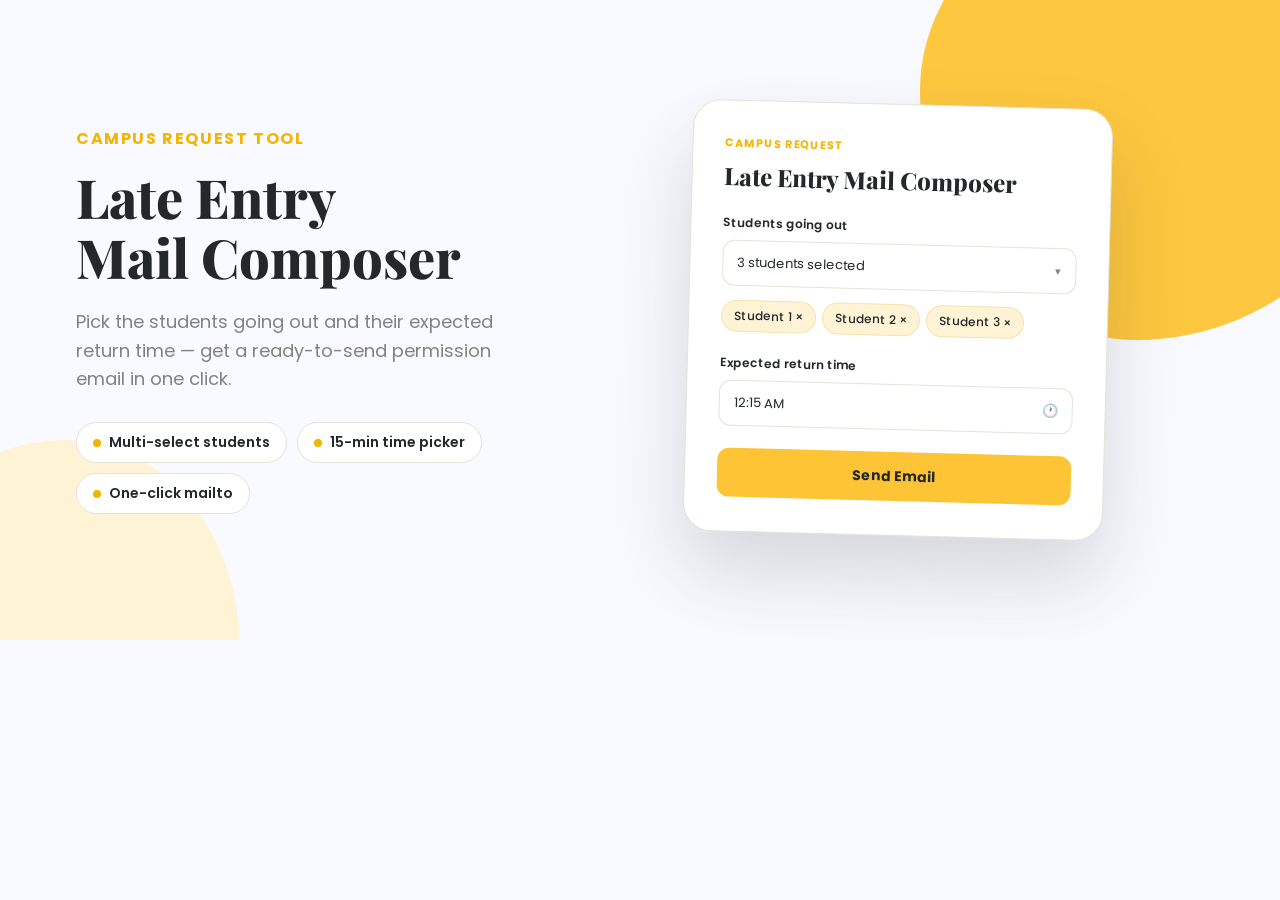
==== thumbnail.html @ 8fc945bb "vehicle number field added" ====
<!DOCTYPE html>
<html lang="en">
<head>
<meta charset="UTF-8">
<title>thumbnail</title>
<link rel="preconnect" href="https://fonts.googleapis.com">
<link rel="preconnect" href="https://fonts.gstatic.com" crossorigin>
<link href="https://fonts.googleapis.com/css2?family=Playfair+Display:wght@700;800&family=Poppins:wght@400;500;600;700&display=swap" rel="stylesheet">
<style>
  :root {
    --bg: #f9faff;
    --card: #ffffff;
    --border: #e5e2d8;
    --ink: #25282b;
    --muted: #828282;
    --accent: #fdc435;
    --accent-hover: #f5b400;
    --accent-tint: #fff3d6;
    --font-display: "Playfair Display", Georgia, serif;
    --font-body: "Poppins", -apple-system, BlinkMacSystemFont, "Segoe UI", sans-serif;
  }
  * { box-sizing: border-box; }
  html, body {
    margin: 0;
    width: 1280px;
    height: 640px;
    background: var(--bg);
    font-family: var(--font-body);
    overflow: hidden;
    position: relative;
  }

  .blob-1 {
    position: absolute;
    top: -140px;
    right: -120px;
    width: 480px;
    height: 480px;
    background: var(--accent);
    border-radius: 62% 38% 55% 45% / 48% 45% 55% 52%;
    opacity: 0.95;
  }
  .blob-2 {
    position: absolute;
    bottom: -180px;
    left: -140px;
    width: 380px;
    height: 380px;
    background: var(--accent-tint);
    border-radius: 55% 45% 40% 60% / 55% 55% 45% 45%;
  }

  .stage {
    position: relative;
    width: 100%;
    height: 100%;
    display: flex;
    align-items: center;
    padding: 0 76px;
    gap: 56px;
  }

  .copy {
    flex: 0 0 460px;
  }

  .eyebrow {
    color: var(--accent-hover);
    font-size: 16px;
    font-weight: 700;
    letter-spacing: 0.1em;
    text-transform: uppercase;
    margin: 0 0 16px;
  }

  h1 {
    font-family: var(--font-display);
    font-weight: 800;
    font-size: 54px;
    line-height: 1.12;
    margin: 0 0 20px;
    color: var(--ink);
  }

  p.desc {
    font-size: 18px;
    line-height: 1.6;
    color: var(--muted);
    margin: 0 0 28px;
    max-width: 420px;
  }

  .pills {
    display: flex;
    gap: 10px;
    flex-wrap: wrap;
  }
  .pill {
    display: flex;
    align-items: center;
    gap: 8px;
    padding: 9px 16px;
    background: #fff;
    border: 1.5px solid var(--border);
    border-radius: 999px;
    font-size: 14px;
    font-weight: 600;
    color: var(--ink);
  }
  .pill .dot {
    width: 8px;
    height: 8px;
    border-radius: 50%;
    background: var(--accent-hover);
  }

  /* mock card */
  .mock {
    flex: 1;
    display: flex;
    justify-content: center;
  }
  .mock-card {
    width: 420px;
    background: var(--card);
    border: 1px solid var(--border);
    border-radius: 28px;
    padding: 34px 32px;
    box-shadow: 0 40px 80px rgba(37, 40, 43, 0.16);
    transform: rotate(1.5deg);
  }
  .mock-eyebrow {
    color: var(--accent-hover);
    font-size: 11px;
    font-weight: 700;
    letter-spacing: 0.08em;
    text-transform: uppercase;
    margin: 0 0 8px;
  }
  .mock-title {
    font-family: var(--font-display);
    font-weight: 800;
    font-size: 24px;
    margin: 0 0 22px;
    color: var(--ink);
  }
  .mock-label {
    font-size: 12px;
    font-weight: 600;
    color: var(--ink);
    margin: 0 0 8px;
  }
  .mock-field {
    display: flex;
    justify-content: space-between;
    align-items: center;
    padding: 12px 14px;
    border: 1.5px solid var(--border);
    border-radius: 12px;
    font-size: 13px;
    color: var(--ink);
    margin-bottom: 14px;
  }
  .mock-field .arrow { color: var(--muted); font-size: 11px; }
  .mock-chips {
    display: flex;
    gap: 6px;
    margin-bottom: 22px;
    flex-wrap: wrap;
  }
  .mock-chip {
    padding: 6px 12px;
    background: var(--accent-tint);
    border: 1px solid #f5e2ad;
    border-radius: 999px;
    font-size: 12px;
    font-weight: 500;
    color: var(--ink);
  }
  .mock-time {
    margin-bottom: 22px;
  }
  .mock-btn {
    background: var(--accent);
    color: var(--ink);
    text-align: center;
    padding: 14px;
    border-radius: 12px;
    font-weight: 700;
    font-size: 14px;
  }
</style>
</head>
<body>

<div class="blob-1"></div>
<div class="blob-2"></div>

<div class="stage">
  <div class="copy">
    <p class="eyebrow">Campus Request Tool</p>
    <h1>Late Entry<br>Mail Composer</h1>
    <p class="desc">Pick the students going out and their expected return time — get a ready-to-send permission email in one click.</p>
    <div class="pills">
      <span class="pill"><span class="dot"></span>Multi-select students</span>
      <span class="pill"><span class="dot"></span>15-min time picker</span>
      <span class="pill"><span class="dot"></span>One-click mailto</span>
    </div>
  </div>

  <div class="mock">
    <div class="mock-card">
      <p class="mock-eyebrow">Campus Request</p>
      <h2 class="mock-title">Late Entry Mail Composer</h2>

      <p class="mock-label">Students going out</p>
      <div class="mock-field">
        <span>3 students selected</span>
        <span class="arrow">▾</span>
      </div>
      <div class="mock-chips">
        <span class="mock-chip">Student 1 ×</span>
        <span class="mock-chip">Student 2 ×</span>
        <span class="mock-chip">Student 3 ×</span>
      </div>

      <p class="mock-label">Expected return time</p>
      <div class="mock-field mock-time">
        <span>12:15 AM</span>
        <span>🕐</span>
      </div>

      <div class="mock-btn">Send Email</div>
    </div>
  </div>
</div>

</body>
</html>
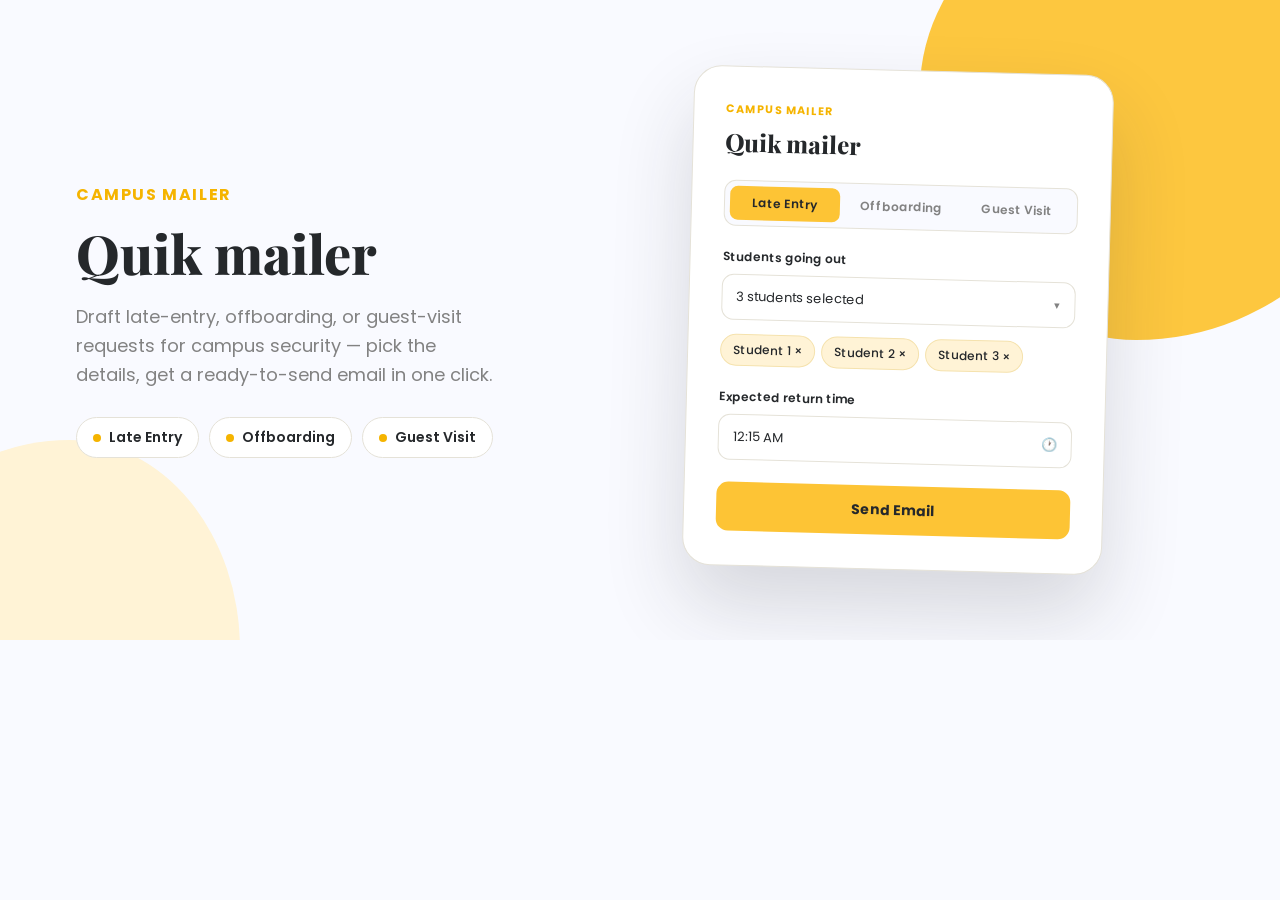
==== commit 772a62c4: "added 2 new email templates" ====
--- a/thumbnail.html
+++ b/thumbnail.html
@@ -189,6 +189,28 @@
     font-weight: 700;
     font-size: 14px;
   }
+  .mock-tabs {
+    display: flex;
+    gap: 6px;
+    background: var(--bg);
+    border: 1px solid var(--border);
+    border-radius: 12px;
+    padding: 5px;
+    margin-bottom: 22px;
+  }
+  .mock-tab {
+    flex: 1;
+    text-align: center;
+    padding: 8px 6px;
+    border-radius: 8px;
+    font-size: 12px;
+    font-weight: 600;
+    color: var(--muted);
+  }
+  .mock-tab.active {
+    background: var(--accent);
+    color: var(--ink);
+  }
 </style>
 </head>
 <body>
@@ -198,20 +220,26 @@
 
 <div class="stage">
   <div class="copy">
-    <p class="eyebrow">Campus Request Tool</p>
-    <h1>Late Entry<br>Mail Composer</h1>
-    <p class="desc">Pick the students going out and their expected return time — get a ready-to-send permission email in one click.</p>
+    <p class="eyebrow">Campus Mailer</p>
+    <h1>Quik mailer</h1>
+    <p class="desc">Draft late-entry, offboarding, or guest-visit requests for campus security — pick the details, get a ready-to-send email in one click.</p>
     <div class="pills">
-      <span class="pill"><span class="dot"></span>Multi-select students</span>
-      <span class="pill"><span class="dot"></span>15-min time picker</span>
-      <span class="pill"><span class="dot"></span>One-click mailto</span>
+      <span class="pill"><span class="dot"></span>Late Entry</span>
+      <span class="pill"><span class="dot"></span>Offboarding</span>
+      <span class="pill"><span class="dot"></span>Guest Visit</span>
     </div>
   </div>
 
   <div class="mock">
     <div class="mock-card">
-      <p class="mock-eyebrow">Campus Request</p>
-      <h2 class="mock-title">Late Entry Mail Composer</h2>
+      <p class="mock-eyebrow">Campus Mailer</p>
+      <h2 class="mock-title">Quik mailer</h2>
+
+      <div class="mock-tabs">
+        <span class="mock-tab active">Late Entry</span>
+        <span class="mock-tab">Offboarding</span>
+        <span class="mock-tab">Guest Visit</span>
+      </div>
 
       <p class="mock-label">Students going out</p>
       <div class="mock-field">
